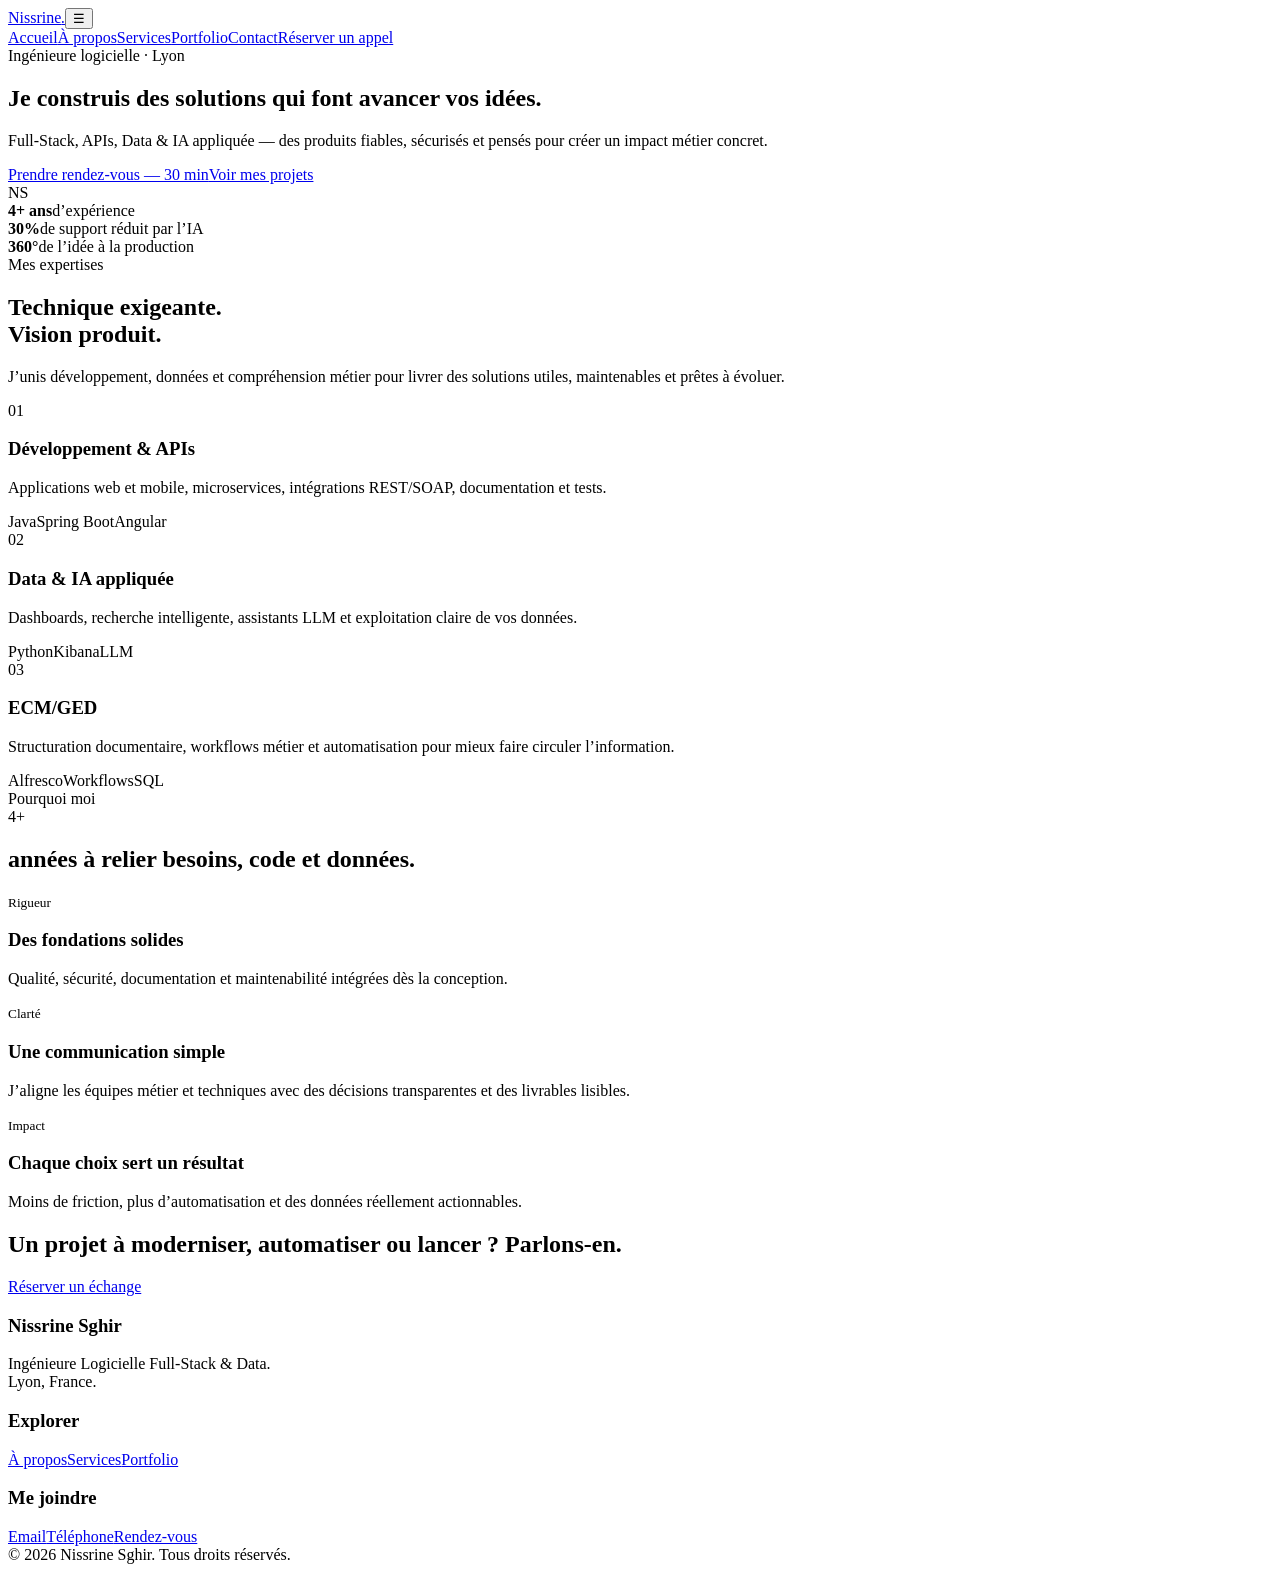
==== index.html @ 6378c881 "Add files via upload" ====
<!doctype html><html lang="fr"><head><meta charset="utf-8"><meta name="viewport" content="width=device-width,initial-scale=1"><meta name="description" content="Nissrine Sghir, ingénieure logicielle Full-Stack & Data à Lyon. Applications, APIs, Data, IA et ECM/GED."><title>Nissrine Sghir — Full-Stack & Data</title><link rel="stylesheet" href="assets/css/style.css"></head><body><header class="nav"><div class="shell nav-inner"><a class="brand" href="index.html">Nissrine<i>.</i></a><button class="menu" aria-label="Ouvrir le menu" aria-expanded="false">☰</button><nav class="nav-links"><a aria-current="page" href="index.html">Accueil</a><a href="about.html">À propos</a><a href="services.html">Services</a><a href="portfolio.html">Portfolio</a><a href="contact.html">Contact</a><a class="nav-cta" href="booking.html">Réserver un appel</a></nav></div></header><main><section class="hero"><div class="shell hero-grid"><div><div class="eyebrow">Ingénieure logicielle · Lyon</div><h1>Je construis des solutions qui font avancer vos idées.</h1><p>Full-Stack, APIs, Data & IA appliquée — des produits fiables, sécurisés et pensés pour créer un impact métier concret.</p><div class="actions"><a class="btn" href="booking.html">Prendre rendez-vous — 30 min</a><a class="btn alt" href="portfolio.html">Voir mes projets</a></div></div><div class="portrait" aria-label="Monogramme de Nissrine Sghir"><div class="monogram">NS</div></div></div></section><div class="trust"><div><strong>4+ ans</strong>d’expérience</div><div><strong>30%</strong>de support réduit par l’IA</div><div><strong>360°</strong>de l’idée à la production</div></div><section class="section"><div class="shell"><div class="section-head reveal"><div><div class="eyebrow">Mes expertises</div><h2>Technique exigeante.<br>Vision produit.</h2></div><p>J’unis développement, données et compréhension métier pour livrer des solutions utiles, maintenables et prêtes à évoluer.</p></div><div class="cards"><article class="card reveal"><span class="num">01</span><h3>Développement & APIs</h3><p>Applications web et mobile, microservices, intégrations REST/SOAP, documentation et tests.</p><div class="tags"><span class="tag">Java</span><span class="tag">Spring Boot</span><span class="tag">Angular</span></div></article><article class="card reveal"><span class="num">02</span><h3>Data & IA appliquée</h3><p>Dashboards, recherche intelligente, assistants LLM et exploitation claire de vos données.</p><div class="tags"><span class="tag">Python</span><span class="tag">Kibana</span><span class="tag">LLM</span></div></article><article class="card reveal"><span class="num">03</span><h3>ECM/GED</h3><p>Structuration documentaire, workflows métier et automatisation pour mieux faire circuler l’information.</p><div class="tags"><span class="tag">Alfresco</span><span class="tag">Workflows</span><span class="tag">SQL</span></div></article></div></div></section><section class="section soft"><div class="shell split"><div class="sticky reveal"><div class="eyebrow">Pourquoi moi</div><div class="big-number">4+</div><h2>années à relier besoins, code et données.</h2></div><div class="timeline"><article class="project reveal"><small>Rigueur</small><h3>Des fondations solides</h3><p>Qualité, sécurité, documentation et maintenabilité intégrées dès la conception.</p></article><article class="project reveal"><small>Clarté</small><h3>Une communication simple</h3><p>J’aligne les équipes métier et techniques avec des décisions transparentes et des livrables lisibles.</p></article><article class="project reveal"><small>Impact</small><h3>Chaque choix sert un résultat</h3><p>Moins de friction, plus d’automatisation et des données réellement actionnables.</p></article></div></div></section><section class="section"><div class="shell quote reveal"><h2>Un projet à moderniser, automatiser ou lancer ? Parlons-en.</h2><a class="btn" href="booking.html">Réserver un échange</a></div></section></main><footer class="footer"><div class="shell"><div class="footer-grid"><div><h3>Nissrine Sghir</h3><p>Ingénieure Logicielle Full-Stack & Data.<br>Lyon, France.</p></div><div><h3>Explorer</h3><a href="about.html">À propos</a><a href="services.html">Services</a><a href="portfolio.html">Portfolio</a></div><div><h3>Me joindre</h3><a href="mailto:nissrinesghir2@gmail.com">Email</a><a href="tel:+33744748813">Téléphone</a><a href="booking.html">Rendez-vous</a></div></div><div class="copyright">© 2026 Nissrine Sghir. Tous droits réservés.</div></div></footer><script src="assets/js/main.js"></script></body></html>
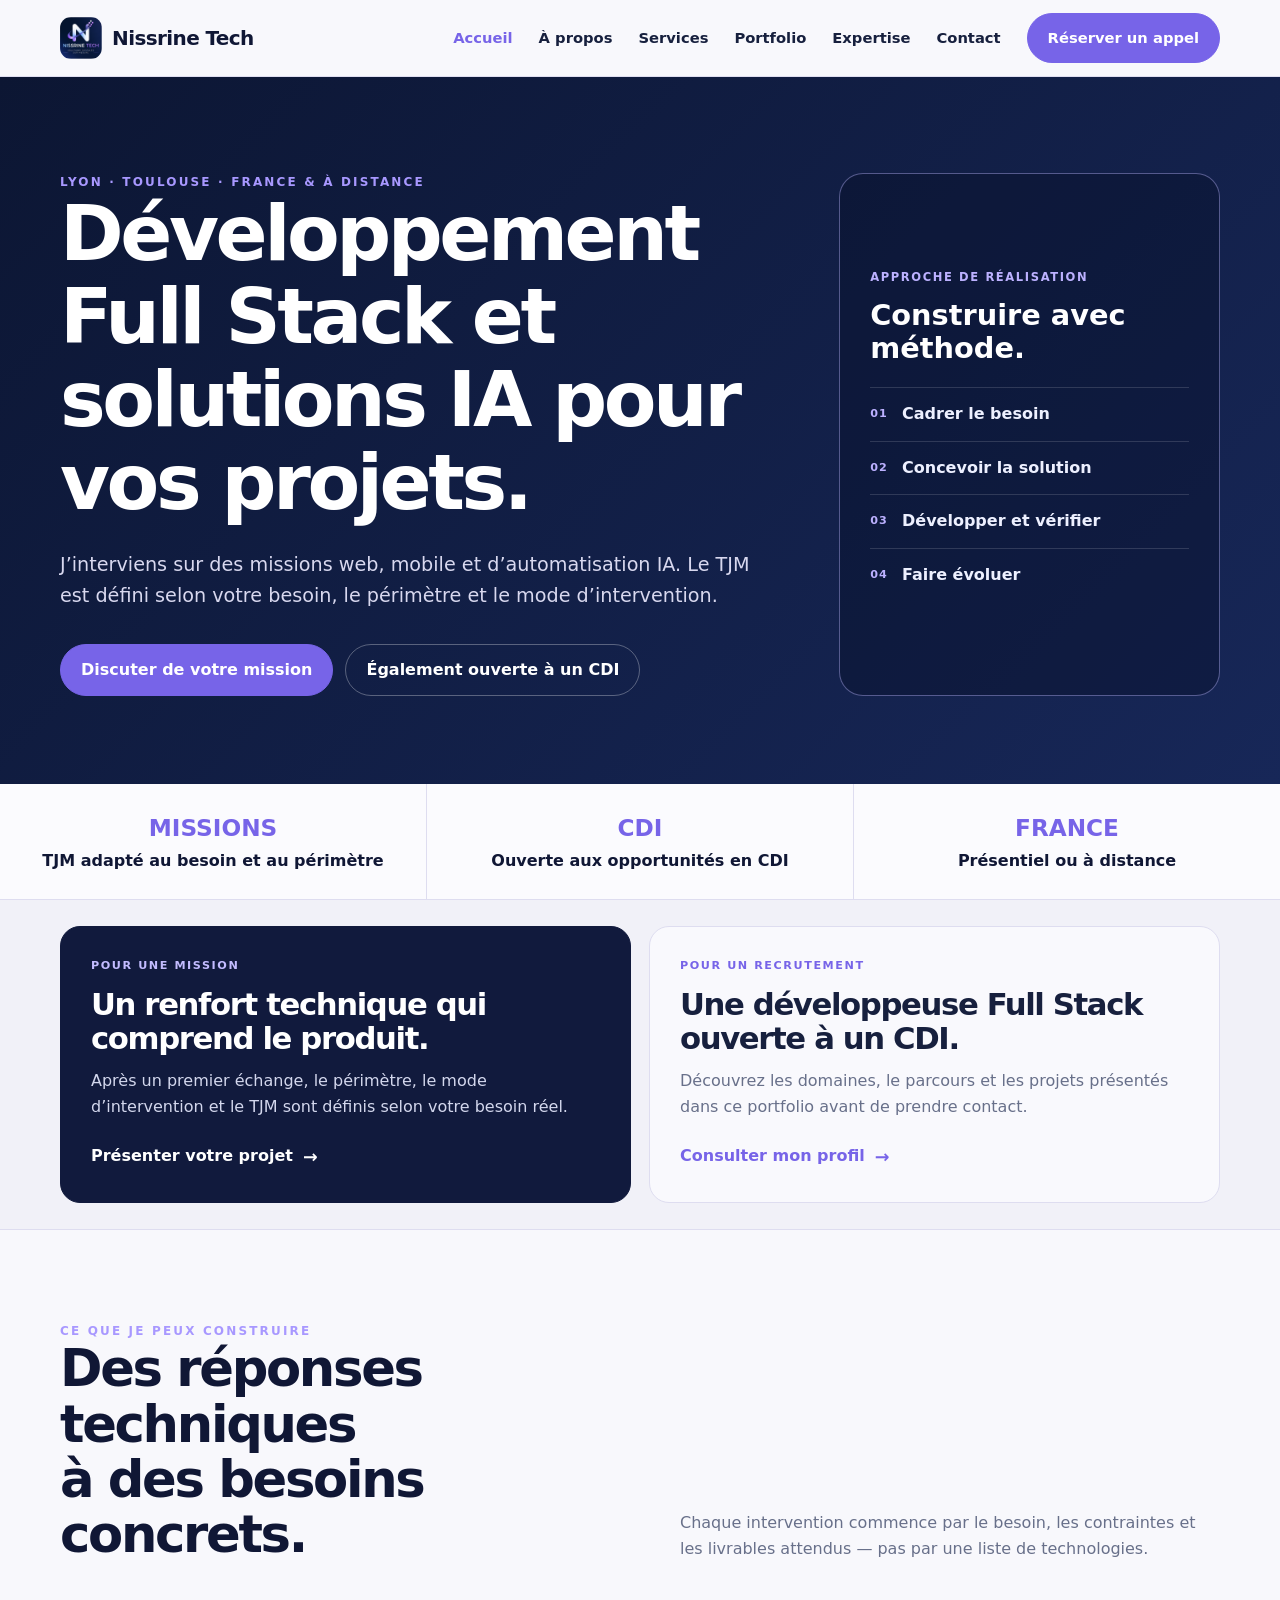
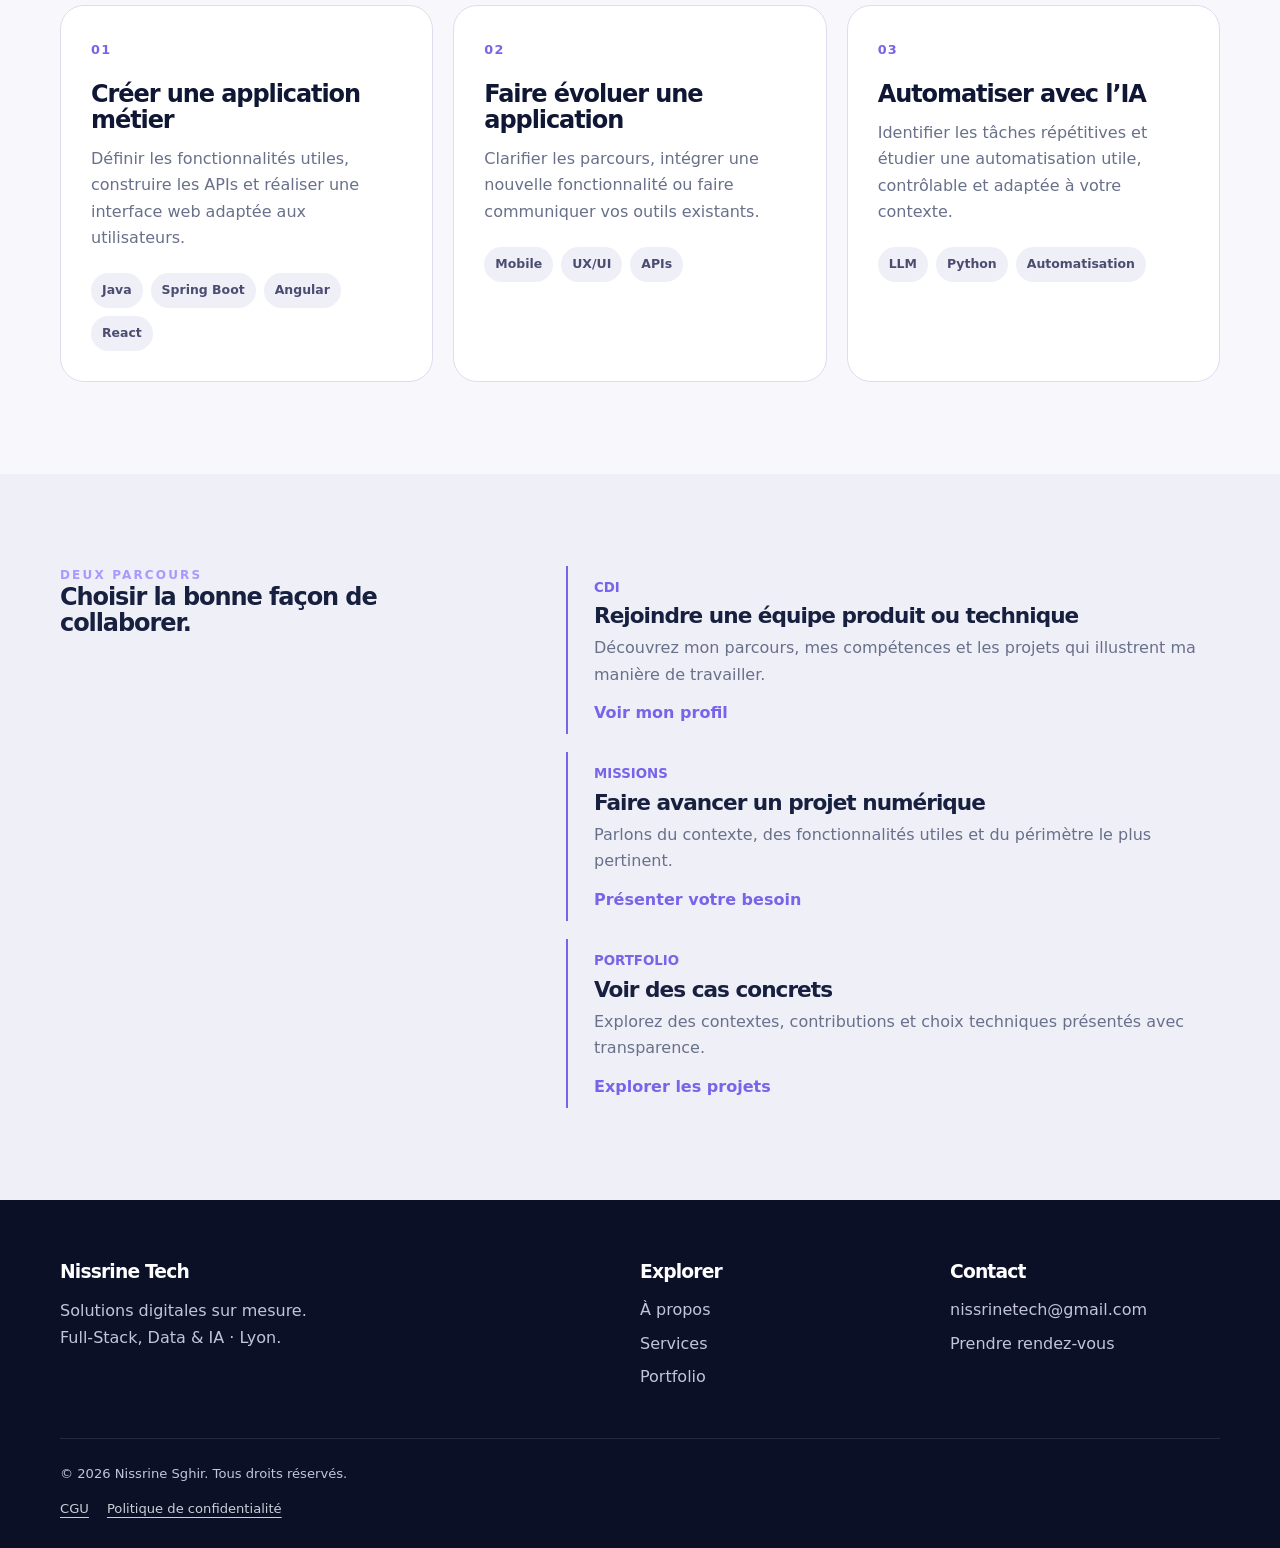
==== commit 912b2293: "feat: strengthen client services and professional positioning" ====
--- a/index.html
+++ b/index.html
@@ -1 +1,29 @@
-<!doctype html><html lang="fr"><head><meta charset="utf-8"><meta name="viewport" content="width=device-width,initial-scale=1"><meta name="description" content="Nissrine Sghir, ingénieure logicielle Full-Stack & Data à Lyon. Applications, APIs, Data, IA et ECM/GED."><title>Nissrine Sghir — Full-Stack & Data</title><link rel="stylesheet" href="assets/css/style.css"></head><body><header class="nav"><div class="shell nav-inner"><a class="brand" href="index.html">Nissrine<i>.</i></a><button class="menu" aria-label="Ouvrir le menu" aria-expanded="false">☰</button><nav class="nav-links"><a aria-current="page" href="index.html">Accueil</a><a href="about.html">À propos</a><a href="services.html">Services</a><a href="portfolio.html">Portfolio</a><a href="contact.html">Contact</a><a class="nav-cta" href="booking.html">Réserver un appel</a></nav></div></header><main><section class="hero"><div class="shell hero-grid"><div><div class="eyebrow">Ingénieure logicielle · Lyon</div><h1>Je construis des solutions qui font avancer vos idées.</h1><p>Full-Stack, APIs, Data & IA appliquée — des produits fiables, sécurisés et pensés pour créer un impact métier concret.</p><div class="actions"><a class="btn" href="booking.html">Prendre rendez-vous — 30 min</a><a class="btn alt" href="portfolio.html">Voir mes projets</a></div></div><div class="portrait" aria-label="Monogramme de Nissrine Sghir"><div class="monogram">NS</div></div></div></section><div class="trust"><div><strong>4+ ans</strong>d’expérience</div><div><strong>30%</strong>de support réduit par l’IA</div><div><strong>360°</strong>de l’idée à la production</div></div><section class="section"><div class="shell"><div class="section-head reveal"><div><div class="eyebrow">Mes expertises</div><h2>Technique exigeante.<br>Vision produit.</h2></div><p>J’unis développement, données et compréhension métier pour livrer des solutions utiles, maintenables et prêtes à évoluer.</p></div><div class="cards"><article class="card reveal"><span class="num">01</span><h3>Développement & APIs</h3><p>Applications web et mobile, microservices, intégrations REST/SOAP, documentation et tests.</p><div class="tags"><span class="tag">Java</span><span class="tag">Spring Boot</span><span class="tag">Angular</span></div></article><article class="card reveal"><span class="num">02</span><h3>Data & IA appliquée</h3><p>Dashboards, recherche intelligente, assistants LLM et exploitation claire de vos données.</p><div class="tags"><span class="tag">Python</span><span class="tag">Kibana</span><span class="tag">LLM</span></div></article><article class="card reveal"><span class="num">03</span><h3>ECM/GED</h3><p>Structuration documentaire, workflows métier et automatisation pour mieux faire circuler l’information.</p><div class="tags"><span class="tag">Alfresco</span><span class="tag">Workflows</span><span class="tag">SQL</span></div></article></div></div></section><section class="section soft"><div class="shell split"><div class="sticky reveal"><div class="eyebrow">Pourquoi moi</div><div class="big-number">4+</div><h2>années à relier besoins, code et données.</h2></div><div class="timeline"><article class="project reveal"><small>Rigueur</small><h3>Des fondations solides</h3><p>Qualité, sécurité, documentation et maintenabilité intégrées dès la conception.</p></article><article class="project reveal"><small>Clarté</small><h3>Une communication simple</h3><p>J’aligne les équipes métier et techniques avec des décisions transparentes et des livrables lisibles.</p></article><article class="project reveal"><small>Impact</small><h3>Chaque choix sert un résultat</h3><p>Moins de friction, plus d’automatisation et des données réellement actionnables.</p></article></div></div></section><section class="section"><div class="shell quote reveal"><h2>Un projet à moderniser, automatiser ou lancer ? Parlons-en.</h2><a class="btn" href="booking.html">Réserver un échange</a></div></section></main><footer class="footer"><div class="shell"><div class="footer-grid"><div><h3>Nissrine Sghir</h3><p>Ingénieure Logicielle Full-Stack & Data.<br>Lyon, France.</p></div><div><h3>Explorer</h3><a href="about.html">À propos</a><a href="services.html">Services</a><a href="portfolio.html">Portfolio</a></div><div><h3>Me joindre</h3><a href="mailto:nissrinesghir2@gmail.com">Email</a><a href="tel:+33744748813">Téléphone</a><a href="booking.html">Rendez-vous</a></div></div><div class="copyright">© 2026 Nissrine Sghir. Tous droits réservés.</div></div></footer><script src="assets/js/main.js"></script></body></html>
+<!doctype html>
+<html lang="fr">
+<head>
+  <meta charset="utf-8">
+  <meta name="viewport" content="width=device-width,initial-scale=1">
+  <meta name="description" content="Nissrine Tech : développement Full Stack, web, mobile et IA. Missions avec TJM adapté au besoin, ouverte aux opportunités en CDI, partout en France et à distance.">
+  <link rel="canonical" href="https://nissrine-sg.github.io/nissrinesghir/">
+  <meta property="og:type" content="website">
+  <meta property="og:title" content="Nissrine Tech | Développeuse Full Stack, web et IA">
+  <meta property="og:description" content="Applications web, mobile, logiciels sur mesure et automatisation IA. Missions avec TJM adapté au besoin, ouverte aux opportunités en CDI.">
+  <meta property="og:url" content="https://nissrine-sg.github.io/nissrinesghir/">
+  <title>Nissrine Tech | Développeuse Full Stack, web et IA</title>
+  <link rel="stylesheet" href="assets/css/style.css">
+  <link rel="stylesheet" href="assets/css/seo.css">
+  <link rel="stylesheet" href="assets/css/premium.css">
+</head>
+<body>
+  <header class="nav"><div class="shell nav-inner"><a class="brand brand-tech" href="index.html"><img src="assets/img/nissrine-tech-logo.png" alt="Nissrine Tech"><span>Nissrine Tech</span></a><button class="menu" aria-label="Ouvrir le menu" aria-expanded="false">☰</button><nav class="nav-links"><a aria-current="page" href="index.html">Accueil</a><a href="about.html">À propos</a><a href="services.html">Services</a><a href="portfolio.html">Portfolio</a><a href="contact.html">Contact</a><a class="nav-cta" href="booking.html">Réserver un appel</a></nav></div></header>
+  <main>
+    <section class="hero hero-expert"><div class="shell hero-grid"><div><div class="eyebrow">Lyon · Toulouse · France & à distance</div><h1>Développement Full Stack et solutions IA pour vos projets.</h1><p>J’interviens sur des missions web, mobile et d’automatisation IA. Le TJM est défini selon votre besoin, le périmètre et le mode d’intervention.</p><div class="actions"><a class="btn" href="contact.html">Discuter de votre mission</a><a class="btn alt" href="about.html">Également ouverte à un CDI</a></div></div><aside class="expert-panel" aria-label="Méthode de travail"><span>Approche de réalisation</span><strong>Construire avec méthode.</strong><ol><li><b>01</b>Cadrer le besoin</li><li><b>02</b>Concevoir la solution</li><li><b>03</b>Développer et vérifier</li><li><b>04</b>Faire évoluer</li></ol></aside></div></section>
+    <section class="trust" aria-label="Repères professionnels"><div><strong>MISSIONS</strong>TJM adapté au besoin et au périmètre</div><div><strong>CDI</strong>Ouverte aux opportunités en CDI</div><div><strong>FRANCE</strong>Présentiel ou à distance</div></section>
+    <section class="opportunities"><div class="shell opportunity-grid"><article><span>Pour une mission</span><h2>Un renfort technique qui comprend le produit.</h2><p>Après un premier échange, le périmètre, le mode d’intervention et le TJM sont définis selon votre besoin réel.</p><a href="contact.html">Présenter votre projet <b>→</b></a></article><article><span>Pour un recrutement</span><h2>Une développeuse Full Stack ouverte à un CDI.</h2><p>Découvrez les domaines, le parcours et les projets présentés dans ce portfolio avant de prendre contact.</p><a href="about.html">Consulter mon profil <b>→</b></a></article></div></section>
+    <section class="section"><div class="shell"><div class="section-head reveal"><div><div class="eyebrow">Ce que je peux construire</div><h2>Des réponses techniques<br>à des besoins concrets.</h2></div><p>Chaque intervention commence par le besoin, les contraintes et les livrables attendus — pas par une liste de technologies.</p></div><div class="cards"><article class="card reveal"><span class="num">01</span><h3>Créer une application métier</h3><p>Définir les fonctionnalités utiles, construire les APIs et réaliser une interface web adaptée aux utilisateurs.</p><div class="tags"><span class="tag">Java</span><span class="tag">Spring Boot</span><span class="tag">Angular</span><span class="tag">React</span></div></article><article class="card reveal"><span class="num">02</span><h3>Faire évoluer une application</h3><p>Clarifier les parcours, intégrer une nouvelle fonctionnalité ou faire communiquer vos outils existants.</p><div class="tags"><span class="tag">Mobile</span><span class="tag">UX/UI</span><span class="tag">APIs</span></div></article><article class="card reveal"><span class="num">03</span><h3>Automatiser avec l’IA</h3><p>Identifier les tâches répétitives et étudier une automatisation utile, contrôlable et adaptée à votre contexte.</p><div class="tags"><span class="tag">LLM</span><span class="tag">Python</span><span class="tag">Automatisation</span></div></article></div></div></section>
+    <section class="section soft"><div class="shell split"><div class="sticky reveal"><div class="eyebrow">Deux parcours</div><h2>Choisir la bonne façon de collaborer.</h2></div><div class="timeline"><article class="project reveal"><small>CDI</small><h3>Rejoindre une équipe produit ou technique</h3><p>Découvrez mon parcours, mes compétences et les projets qui illustrent ma manière de travailler.</p><a class="text-link" href="about.html">Voir mon profil</a></article><article class="project reveal"><small>MISSIONS</small><h3>Faire avancer un projet numérique</h3><p>Parlons du contexte, des fonctionnalités utiles et du périmètre le plus pertinent.</p><a class="text-link" href="contact.html">Présenter votre besoin</a></article><article class="project reveal"><small>PORTFOLIO</small><h3>Voir des cas concrets</h3><p>Explorez des contextes, contributions et choix techniques présentés avec transparence.</p><a class="text-link" href="portfolio.html">Explorer les projets</a></article></div></div></section>
+  </main>
+  <footer class="footer"><div class="shell"><div class="footer-grid"><div><h3>Nissrine Tech</h3><p>Solutions digitales sur mesure.<br>Full Stack, web, mobile & IA.</p></div><div><h3>Explorer</h3><a href="about.html">Profil</a><a href="services.html">Prestations</a><a href="portfolio.html">Portfolio</a></div><div><h3>Contact</h3><a href="mailto:nissrinetech@gmail.com">nissrinetech@gmail.com</a><a href="booking.html">Prendre rendez-vous</a></div></div><div class="copyright">© 2026 Nissrine Sghir. Tous droits réservés.<span class="footer-legal"><a href="cgu.html">CGU</a><a href="privacy.html">Politique de confidentialité</a></span></div></div></footer>
+  <script src="assets/js/main.js?v=seo-20261025"></script>
+</body>
+</html>
--- a/assets/css/style.css
+++ b/assets/css/style.css
@@ -0,0 +1 @@
+:root{--navy:#101735;--blue:#7764e8;--gold:#a898ff;--ink:#17203e;--muted:#68708a;--paper:#f8f8fc;--soft:#efeff8;--line:#deddf0;--shadow:0 24px 70px rgba(22,19,70,.14)}*{box-sizing:border-box}html{scroll-behavior:smooth}body{margin:0;font:16px/1.65 Inter,ui-sans-serif,system-ui,-apple-system,"Segoe UI",sans-serif;color:var(--ink);background:var(--paper)}a{color:inherit;text-decoration:none}button,input,textarea{font:inherit}.shell{width:min(1160px,calc(100% - 40px));margin:auto}.nav{position:sticky;top:0;z-index:20;background:rgba(248,248,252,.92);backdrop-filter:blur(18px);border-bottom:1px solid rgba(222,221,240,.9)}.nav-inner{height:76px;display:flex;align-items:center;justify-content:space-between}.brand{font-weight:850;letter-spacing:-.04em;font-size:1.25rem;color:var(--navy)}.brand i{color:var(--blue);font-style:normal}.brand-tech{display:flex;align-items:center;gap:10px;letter-spacing:-.03em}.brand-tech img{width:42px;height:42px;object-fit:cover;border-radius:11px}.nav-links{display:flex;align-items:center;gap:26px;font-size:.92rem;font-weight:650}.nav-links a:hover,.nav-links a[aria-current=page]{color:var(--blue)}.nav-cta,.btn{display:inline-flex;align-items:center;justify-content:center;gap:9px;border-radius:999px;padding:12px 20px;background:var(--blue);color:#fff;font-weight:750;border:1px solid var(--blue);transition:.2s transform,.2s box-shadow}.nav-cta:hover,.btn:hover{transform:translateY(-2px);box-shadow:0 12px 28px rgba(119,100,232,.3)}.btn.alt{background:transparent;color:var(--navy);border-color:var(--line)}.menu{display:none;border:0;background:transparent;font-size:1.5rem}.hero{position:relative;overflow:hidden;background:linear-gradient(135deg,#0c1027 0%,#172451 58%,#322875 100%);color:#fff;padding:96px 0 88px}.hero:after{content:"";position:absolute;width:520px;height:520px;border-radius:50%;right:-180px;top:-220px;background:radial-gradient(circle,rgba(142,117,255,.42),transparent 68%)}.hero-grid{display:grid;grid-template-columns:1.3fr .7fr;gap:72px;align-items:center;position:relative;z-index:1}.eyebrow{text-transform:uppercase;letter-spacing:.18em;font-size:.75rem;font-weight:850;color:var(--gold)}h1,h2,h3{line-height:1.08;letter-spacing:-.045em;margin:0}h1{font-size:clamp(3rem,6vw,5.75rem);max-width:850px}.hero p{font-size:1.2rem;color:#d8d8ef;max-width:720px;margin:24px 0 32px}.actions{display:flex;gap:12px;flex-wrap:wrap}.hero .btn.alt{color:#fff;border-color:rgba(255,255,255,.3)}.portrait{aspect-ratio:4/5;border-radius:180px 180px 28px 28px;background:linear-gradient(160deg,#352d7d,#101735);border:1px solid rgba(255,255,255,.18);display:grid;place-items:center;box-shadow:var(--shadow);position:relative;overflow:hidden}.portrait:before{content:"Nissrine Tech";position:absolute;bottom:20px;z-index:1;font-size:.68rem;letter-spacing:.16em;text-transform:uppercase;color:#fff;background:rgba(14,17,43,.76);padding:7px 12px;border-radius:999px}.portrait-photo img{width:100%;height:100%;object-fit:cover;object-position:center}.monogram{width:170px;height:170px;border-radius:50%;display:grid;place-items:center;border:1px solid rgba(255,255,255,.22);font-size:4rem;font-weight:800;color:#fff;background:rgba(255,255,255,.04)}.trust{display:grid;grid-template-columns:repeat(3,1fr);gap:1px;background:var(--line);border-bottom:1px solid var(--line)}.trust div{background:#fbfbfe;padding:25px;text-align:center;font-weight:750;color:var(--navy)}.trust strong{display:block;color:var(--blue);font-size:1.45rem}.brand-cover{max-width:1440px;margin:0 auto;padding:34px 20px 0}.brand-cover img{display:block;width:100%;border-radius:24px;box-shadow:var(--shadow);border:1px solid rgba(119,100,232,.15)}.section{padding:92px 0}.section.soft{background:var(--soft)}.section-head{display:flex;align-items:end;justify-content:space-between;gap:30px;margin-bottom:42px}.section-head h2,.page-head h1{font-size:clamp(2.25rem,4vw,4rem);color:var(--navy)}.section-head p{max-width:540px;color:var(--muted);margin:0}.cards{display:grid;grid-template-columns:repeat(3,1fr);gap:20px}.card{background:#fff;border:1px solid var(--line);border-radius:24px;padding:30px;transition:.25s transform,.25s box-shadow}.card:hover{transform:translateY(-5px);box-shadow:var(--shadow)}.card .num{color:var(--blue);font-weight:850;font-size:.8rem;letter-spacing:.1em}.card h3{font-size:1.5rem;margin:20px 0 12px;color:var(--navy)}.card p{color:var(--muted);margin:0}.tags{display:flex;flex-wrap:wrap;gap:8px;margin-top:22px}.tag{border-radius:999px;background:var(--soft);padding:7px 11px;font-size:.78rem;font-weight:700;color:#4b4d70}.quote{background:linear-gradient(120deg,#101735,#29225b);color:#fff;border-radius:30px;padding:50px;display:grid;grid-template-columns:1fr auto;align-items:center;gap:35px}.quote h2{font-size:clamp(2rem,4vw,3.6rem);max-width:760px}.page-head{padding:82px 0 56px;background:linear-gradient(180deg,#eeeefe,#f8f8fc)}.page-head p{font-size:1.15rem;max-width:720px;color:var(--muted)}.split{display:grid;grid-template-columns:.8fr 1.2fr;gap:70px;align-items:start}.sticky{position:sticky;top:110px}.big-number{font-size:6rem;line-height:1;font-weight:900;letter-spacing:-.08em;color:var(--blue)}.prose{font-size:1.12rem;color:#4d5571}.timeline{display:grid;gap:18px}.project{border-left:2px solid var(--blue);padding:8px 0 8px 26px}.project small{color:var(--blue);font-weight:800}.project h3{font-size:1.35rem;margin:4px 0 8px}.project p{color:var(--muted);margin:0}.service{display:grid;grid-template-columns:70px 1fr;gap:18px}.icon{width:54px;height:54px;border-radius:16px;background:#ebe9ff;color:var(--blue);display:grid;place-items:center;font-weight:900}.list{padding:0;list-style:none}.list li{padding:9px 0;border-bottom:1px solid var(--line)}.list li:before{content:"→";color:var(--blue);margin-right:10px}.portfolio-grid{display:grid;grid-template-columns:repeat(2,1fr);gap:22px}.work{min-height:360px;border-radius:28px;padding:34px;display:flex;flex-direction:column;justify-content:flex-end;color:#fff;overflow:hidden;position:relative;background:linear-gradient(150deg,#101735,#363080)}.work:nth-child(2){background:linear-gradient(150deg,#30286f,#7764e8)}.work:nth-child(3){background:linear-gradient(150deg,#29203f,#8064bd)}.work:nth-child(4){background:linear-gradient(150deg,#172f4f,#4d69be)}.work:before{content:"";position:absolute;width:240px;height:240px;border:1px solid rgba(255,255,255,.15);border-radius:50%;right:-60px;top:-60px}.work small,.work h2,.work p{position:relative}.work h2{font-size:2rem;margin:10px 0}.work p{color:#e2e1f5;margin:0}.contact-grid{display:grid;grid-template-columns:.8fr 1.2fr;gap:36px}.contact-panel{background:linear-gradient(145deg,#101735,#2b2764);color:#fff;border-radius:28px;padding:36px}.contact-panel p{color:#d0d0e5}.contact-item{padding:15px 0;border-bottom:1px solid rgba(255,255,255,.12)}form{display:grid;gap:16px}.field{display:grid;gap:7px}.field label{font-size:.82rem;font-weight:800;color:var(--navy)}input,textarea{width:100%;border:1px solid var(--line);border-radius:13px;padding:14px 16px;color:var(--ink);background:#fff}input:focus,textarea:focus{outline:3px solid rgba(119,100,232,.14);border-color:var(--blue)}textarea{min-height:140px;resize:vertical}.notice{font-size:.85rem;color:var(--muted)}.calendar{border:1px solid var(--line);border-radius:28px;padding:36px;background:#fff}.slots{display:grid;grid-template-columns:repeat(3,1fr);gap:10px;margin:24px 0}.slot{padding:12px;border:1px solid var(--line);border-radius:10px;text-align:center;font-weight:700;cursor:pointer}.slot:hover,.slot.active{border-color:var(--blue);color:var(--blue);background:#f4f2ff}.footer{background:#0c1027;color:#c3c4db;padding:62px 0 28px}.footer-grid{display:grid;grid-template-columns:1.2fr repeat(2,.6fr);gap:40px}.footer h3{color:#fff;margin-bottom:15px}.footer a{display:block;margin:7px 0}.footer a:hover{color:#fff}.copyright{border-top:1px solid rgba(255,255,255,.1);margin-top:40px;padding-top:24px;font-size:.82rem}.reveal{opacity:0;transform:translateY(18px);transition:.65s ease}.reveal.on{opacity:1;transform:none}@media(max-width:860px){.nav-links{display:none;position:absolute;left:0;right:0;top:76px;background:#f8f8fc;padding:24px;flex-direction:column;border-bottom:1px solid var(--line)}.nav-links.open{display:flex}.menu{display:block}.hero{padding:70px 0}.hero-grid,.split,.contact-grid{grid-template-columns:1fr}.portrait{max-width:360px;width:100%;margin:auto}.cards{grid-template-columns:1fr}.portfolio-grid{grid-template-columns:1fr}.section-head,.quote{display:block}.quote .btn{margin-top:24px}.sticky{position:static}.footer-grid{grid-template-columns:1fr 1fr}.slots{grid-template-columns:repeat(2,1fr)}}@media(max-width:540px){.shell{width:min(100% - 28px,1160px)}.nav-inner{height:68px}.nav-links{top:68px}.hero{padding-top:54px}h1{font-size:3.1rem}.portrait{aspect-ratio:1/1;border-radius:50%}.trust{grid-template-columns:1fr}.brand-cover{padding:22px 14px 0}.brand-cover img{border-radius:16px}.section{padding:68px 0}.card,.contact-panel,.calendar{padding:24px}.portfolio-grid{grid-template-columns:1fr}.work{min-height:300px}.footer-grid{grid-template-columns:1fr}.big-number{font-size:4.8rem}}
--- a/assets/css/seo.css
+++ b/assets/css/seo.css
@@ -0,0 +1 @@
+.hero-expert{background:linear-gradient(135deg,#0c1633,#172758);isolation:isolate}.hero-expert:after{display:none}.expert-panel{align-self:stretch;border:1px solid rgba(185,182,255,.42);border-radius:24px;padding:30px;background:rgba(7,14,37,.38);display:flex;flex-direction:column;justify-content:center}.expert-panel>span{color:#bcb1ff;font-size:.72rem;font-weight:800;letter-spacing:.14em;text-transform:uppercase}.expert-panel>strong{font-size:1.8rem;line-height:1.15;margin:12px 0 22px}.expert-panel ol{margin:0;padding:0;list-style:none;display:grid;gap:0}.expert-panel li{display:flex;align-items:center;gap:14px;border-top:1px solid rgba(255,255,255,.14);padding:13px 0;color:#edf0ff;font-weight:650}.expert-panel b{font-size:.7rem;color:#bcb1ff;letter-spacing:.1em}.text-link{display:inline-block;margin-top:12px;font-weight:800;color:var(--blue)}.text-link:hover{text-decoration:underline;text-underline-offset:4px}@media(max-width:860px){.expert-panel{min-height:300px}}
--- a/assets/css/premium.css
+++ b/assets/css/premium.css
@@ -0,0 +1,14 @@
+/* Clear entry points for clients and recruiters. */
+.opportunities{padding:26px 0;background:#f1f1f8;border-bottom:1px solid var(--line)}
+.opportunity-grid{display:grid;grid-template-columns:1fr 1fr;gap:18px}
+.opportunity-grid article{padding:30px;border:1px solid var(--line);border-radius:20px;background:#f9f9fd}
+.opportunity-grid article:first-child{background:#111a3d;color:#fff;border-color:#111a3d}
+.opportunity-grid span{display:block;text-transform:uppercase;letter-spacing:.14em;font-size:.7rem;font-weight:850;color:var(--blue)}
+.opportunity-grid article:first-child span{color:#c3bcff}
+.opportunity-grid h2{font-size:clamp(1.6rem,2.4vw,2.2rem);margin:13px 0}
+.opportunity-grid p{margin:0;color:var(--muted);max-width:48ch}
+.opportunity-grid article:first-child p{color:#d3d7ed}
+.opportunity-grid a{display:inline-flex;gap:10px;margin-top:22px;font-weight:800;color:var(--blue)}
+.opportunity-grid article:first-child a{color:#fff}
+.opportunity-grid b{font-size:1.1rem}
+@media(max-width:700px){.opportunity-grid{grid-template-columns:1fr}.opportunities{padding:14px 0}.opportunity-grid article{padding:24px}}
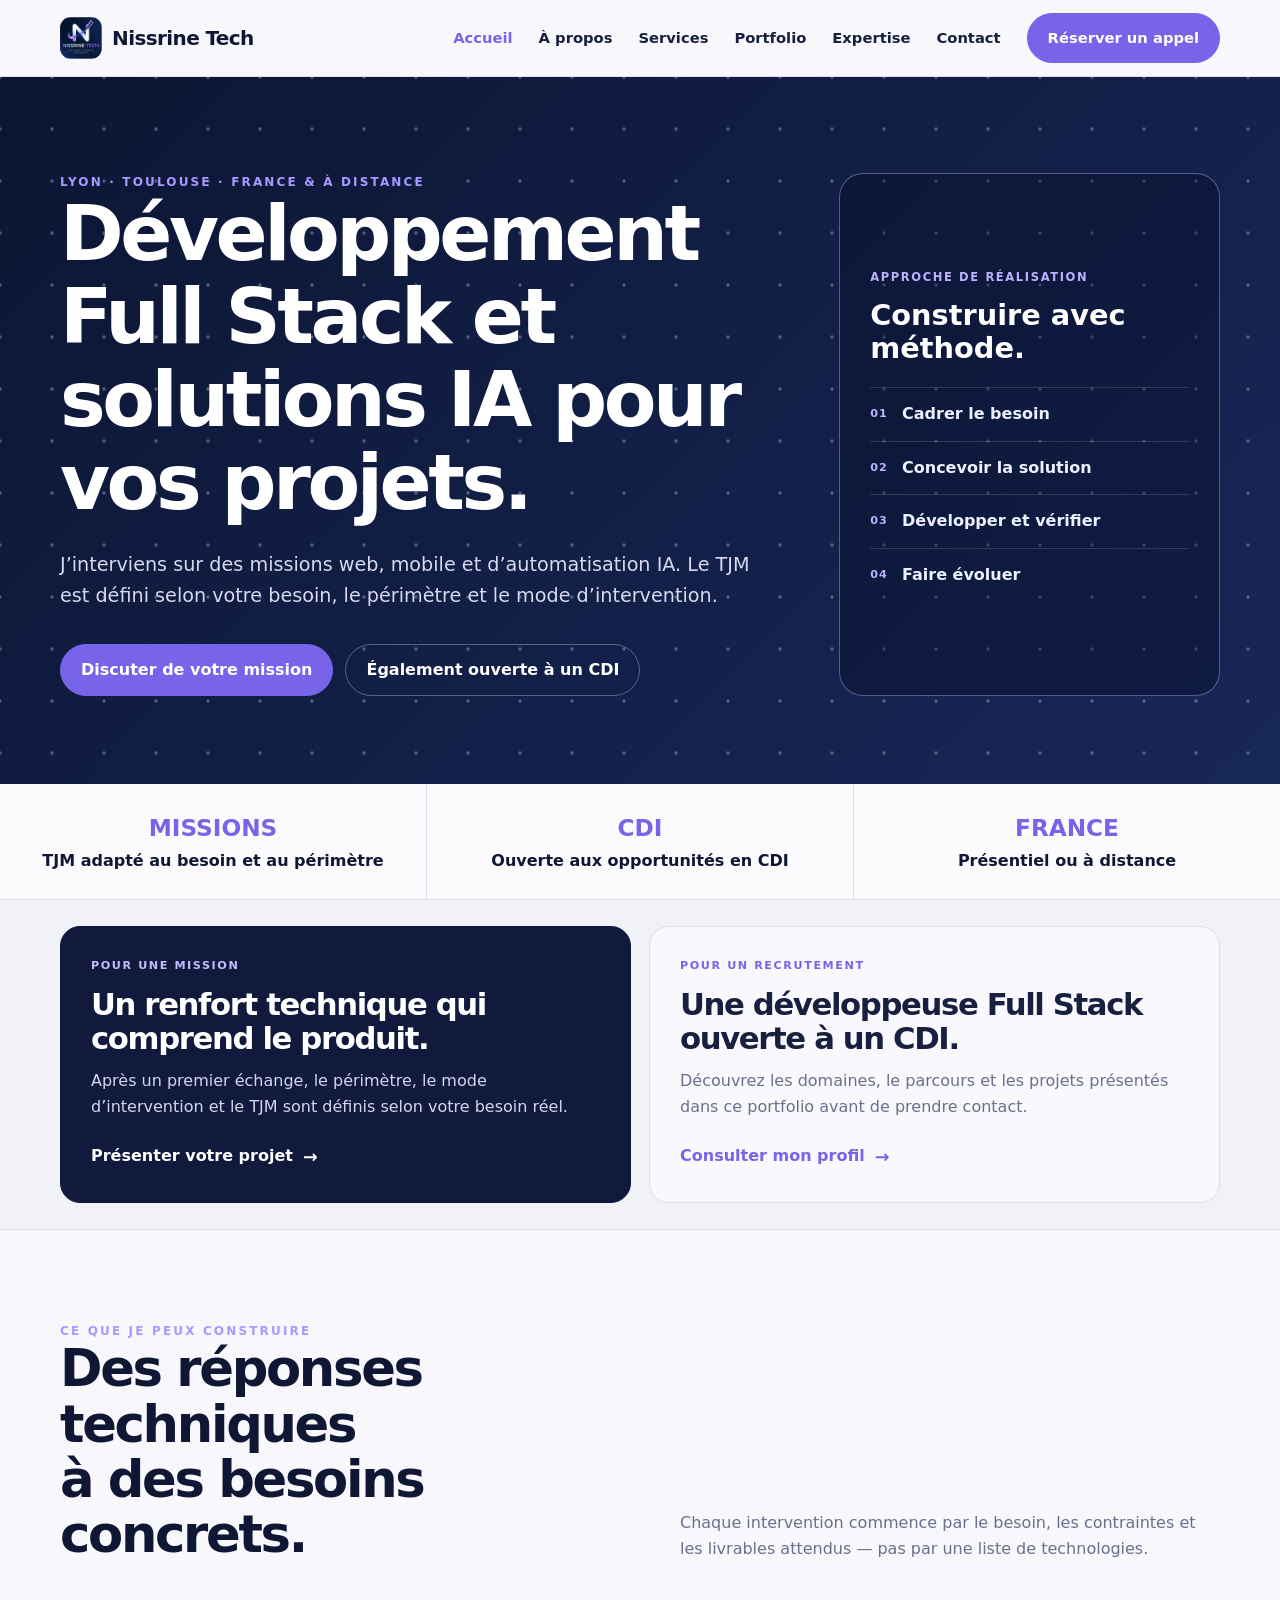
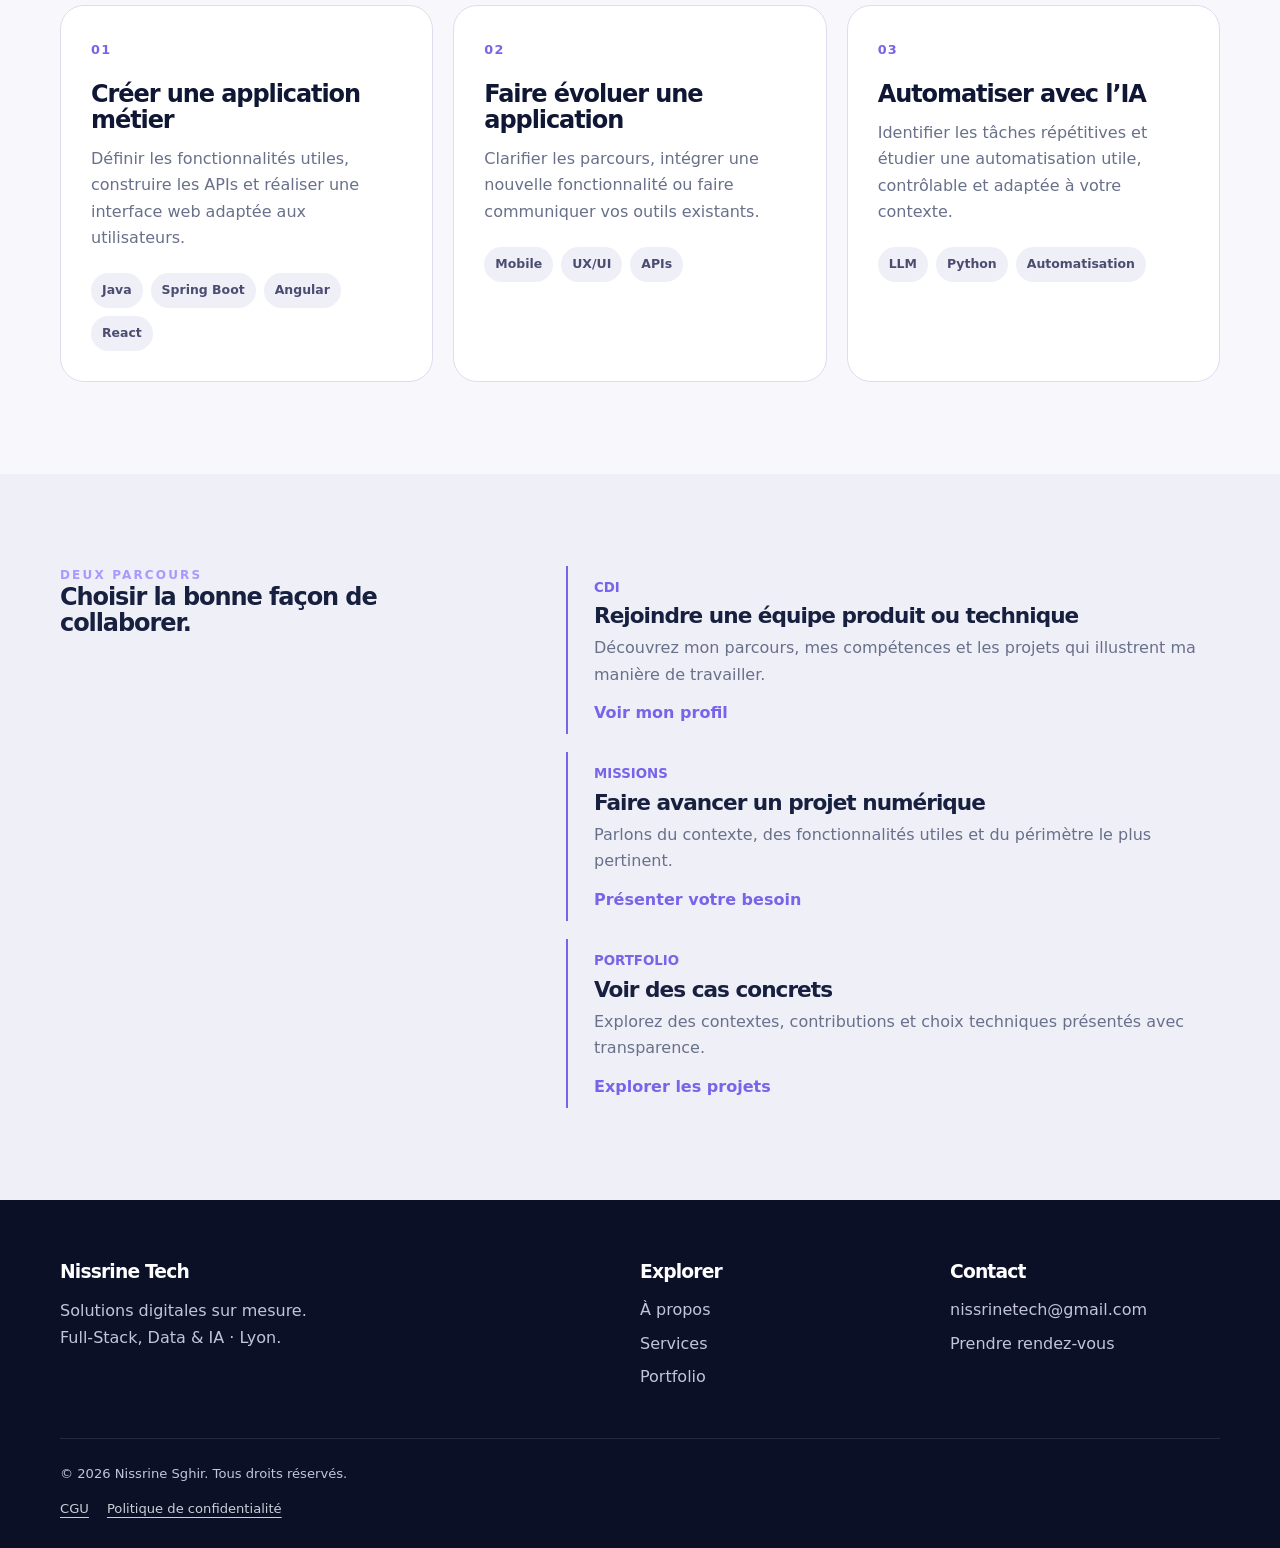
==== commit b748f83a: "feat: refine responsive interactive hero" ====
--- a/index.html
+++ b/index.html
@@ -13,6 +13,8 @@
   <link rel="stylesheet" href="assets/css/style.css">
   <link rel="stylesheet" href="assets/css/seo.css">
   <link rel="stylesheet" href="assets/css/premium.css">
+  <link rel="stylesheet" href="assets/css/cursor-lines.css">
+  <link rel="stylesheet" href="assets/css/polish.css">
 </head>
 <body>
   <header class="nav"><div class="shell nav-inner"><a class="brand brand-tech" href="index.html"><img src="assets/img/nissrine-tech-logo.png" alt="Nissrine Tech"><span>Nissrine Tech</span></a><button class="menu" aria-label="Ouvrir le menu" aria-expanded="false">☰</button><nav class="nav-links"><a aria-current="page" href="index.html">Accueil</a><a href="about.html">À propos</a><a href="services.html">Services</a><a href="portfolio.html">Portfolio</a><a href="contact.html">Contact</a><a class="nav-cta" href="booking.html">Réserver un appel</a></nav></div></header>
@@ -25,5 +27,6 @@
   </main>
   <footer class="footer"><div class="shell"><div class="footer-grid"><div><h3>Nissrine Tech</h3><p>Solutions digitales sur mesure.<br>Full Stack, web, mobile & IA.</p></div><div><h3>Explorer</h3><a href="about.html">Profil</a><a href="services.html">Prestations</a><a href="portfolio.html">Portfolio</a></div><div><h3>Contact</h3><a href="mailto:nissrinetech@gmail.com">nissrinetech@gmail.com</a><a href="booking.html">Prendre rendez-vous</a></div></div><div class="copyright">© 2026 Nissrine Sghir. Tous droits réservés.<span class="footer-legal"><a href="cgu.html">CGU</a><a href="privacy.html">Politique de confidentialité</a></span></div></div></footer>
   <script src="assets/js/main.js?v=seo-20261025"></script>
+  <script src="assets/js/cursor-lines.js?v=grid-network-2"></script>
 </body>
 </html>
--- a/assets/css/cursor-lines.css
+++ b/assets/css/cursor-lines.css
@@ -0,0 +1 @@
+.hero-expert{position:relative}.cursor-lines{position:absolute;inset:0;z-index:0;pointer-events:none;opacity:.9}.hero-expert .hero-grid{position:relative;z-index:1}@media(max-width:800px),(prefers-reduced-motion:reduce){.cursor-lines{display:none}}@media(max-width:860px){.hero-expert{background-image:linear-gradient(135deg,#0c1633,#172758)}.expert-panel{background:rgba(9,18,49,.88)}}
--- a/assets/css/polish.css
+++ b/assets/css/polish.css
@@ -0,0 +1 @@
+@media(max-width:860px){.hero{padding:52px 0 56px}.hero h1{font-size:clamp(2.35rem,10vw,3.1rem);line-height:1.04}.hero p{font-size:1.05rem;margin:18px 0 24px}.hero .actions{display:grid;grid-template-columns:1fr}.hero .actions .btn{width:100%}.expert-panel{padding:24px;margin-top:8px}.expert-panel>strong{font-size:1.55rem}.expert-panel li{padding:10px 0}.trust div{padding:19px 16px}.card:hover,.case-card:hover{transform:none;box-shadow:none}}
